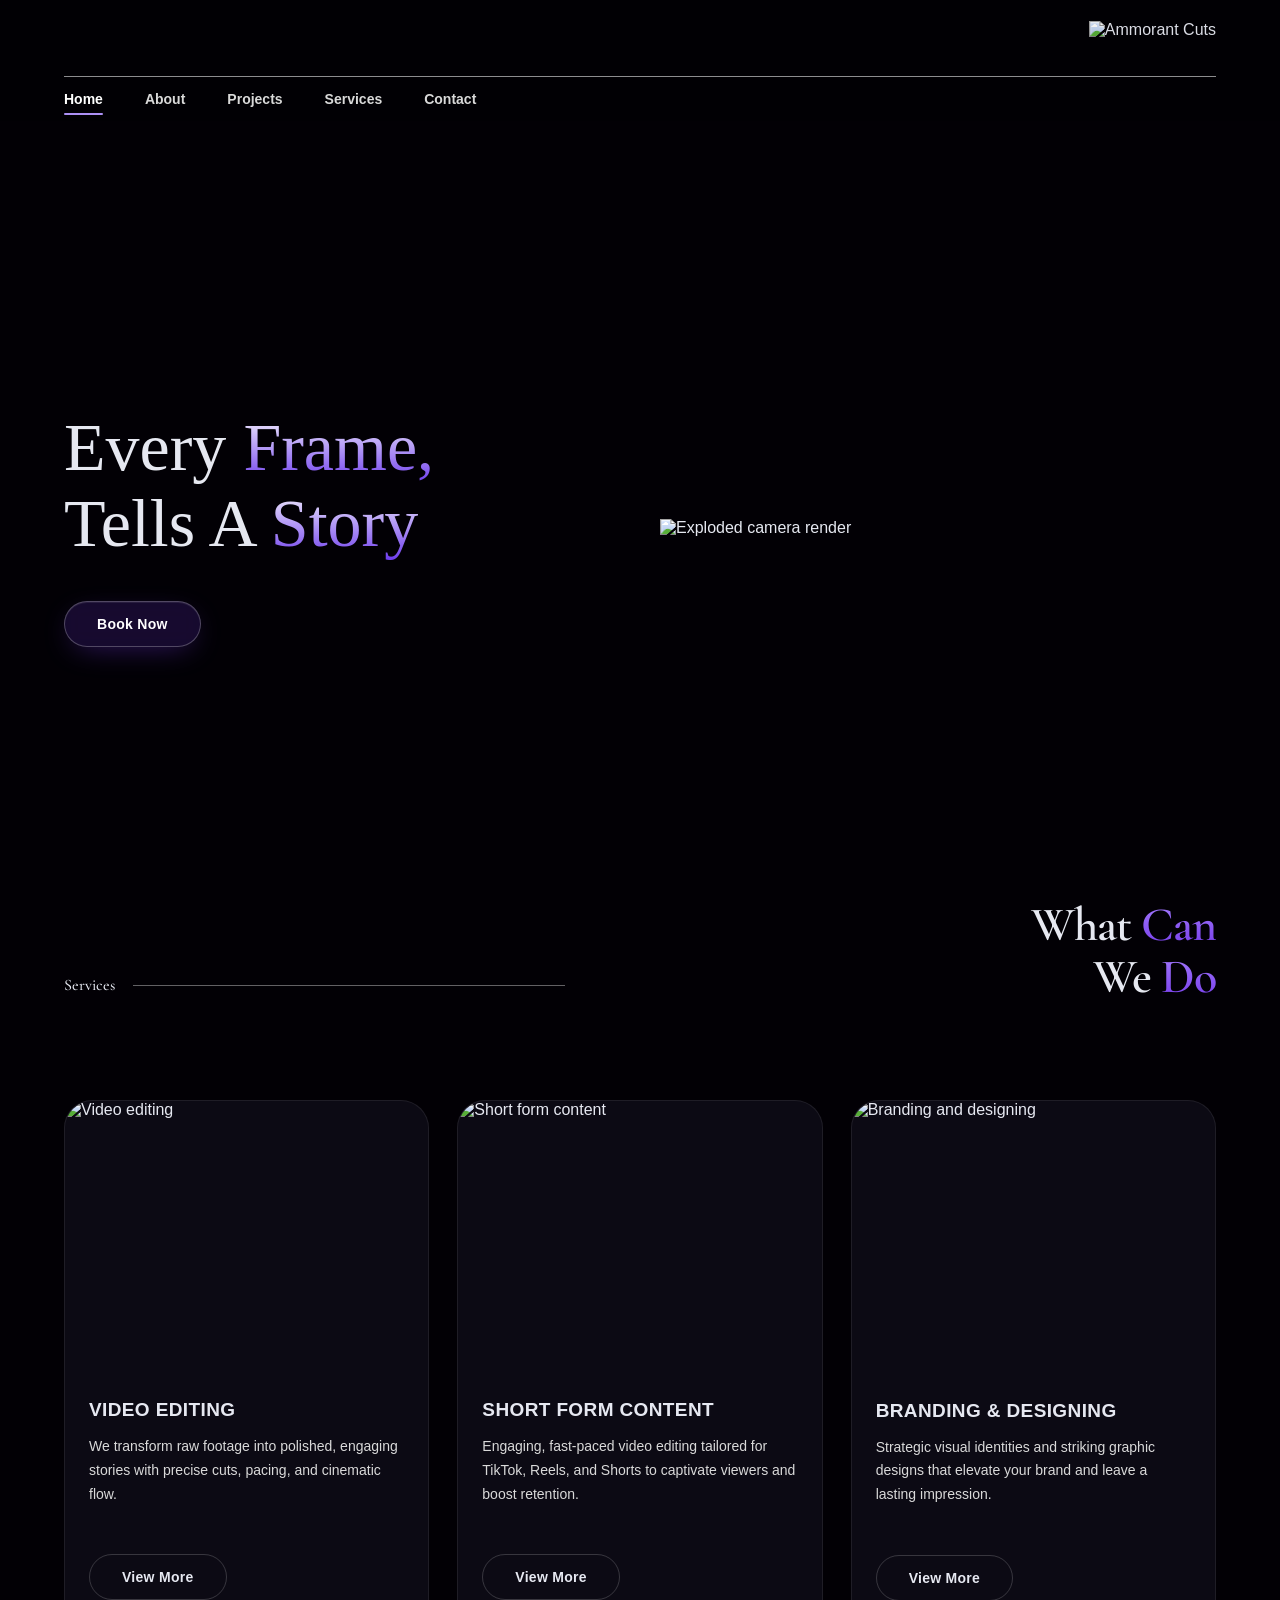
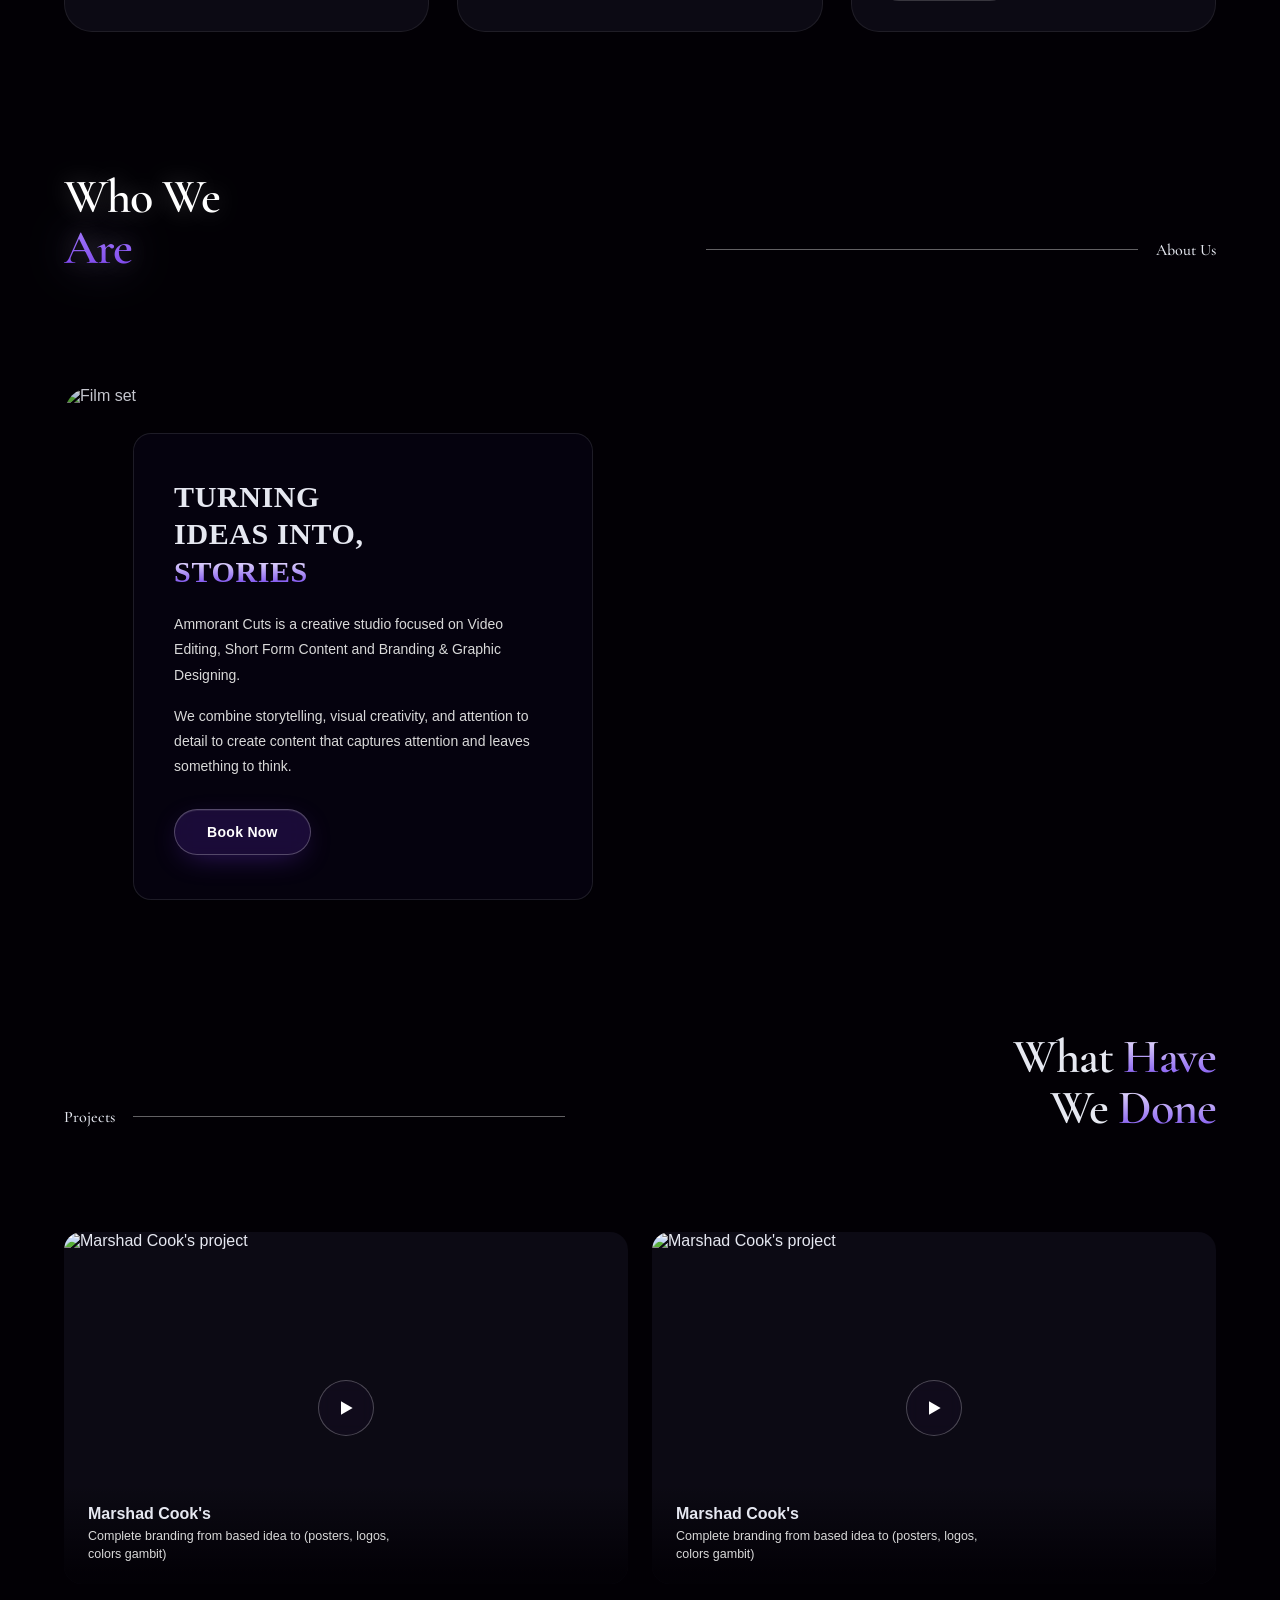
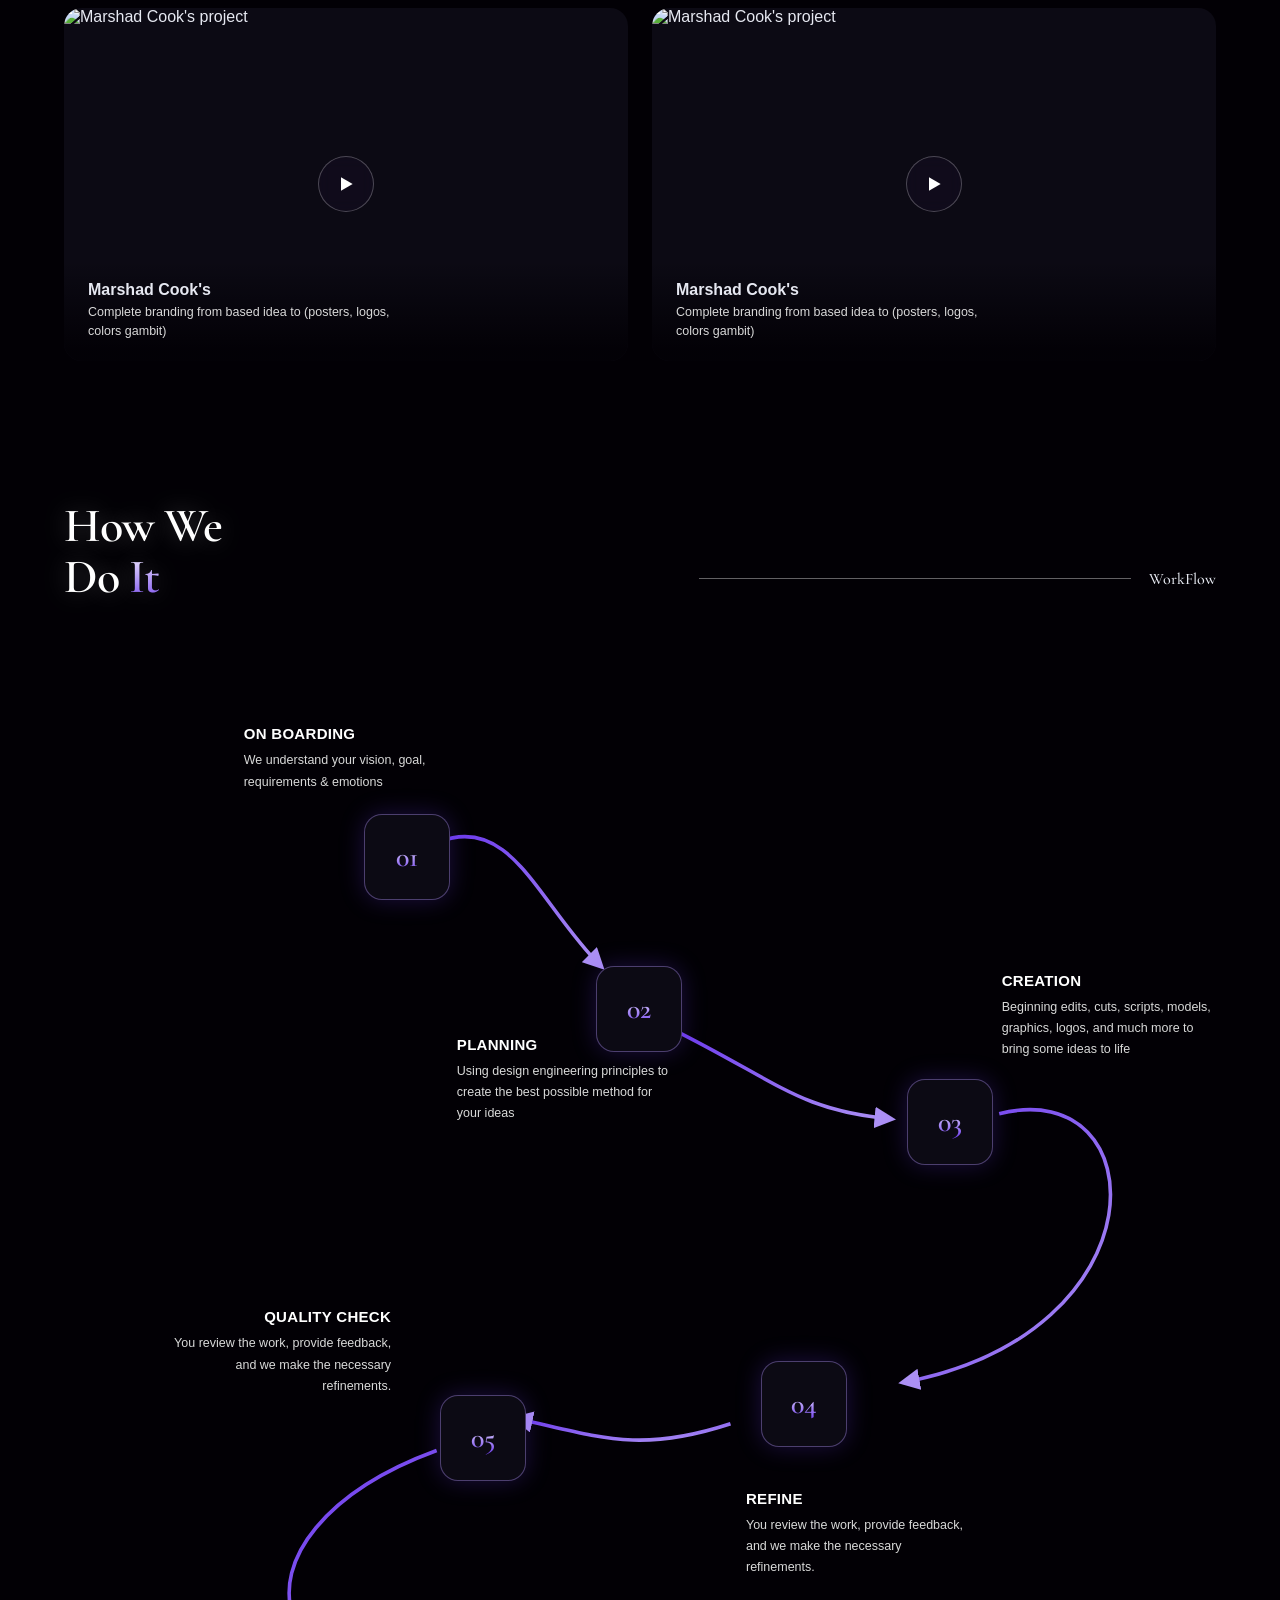
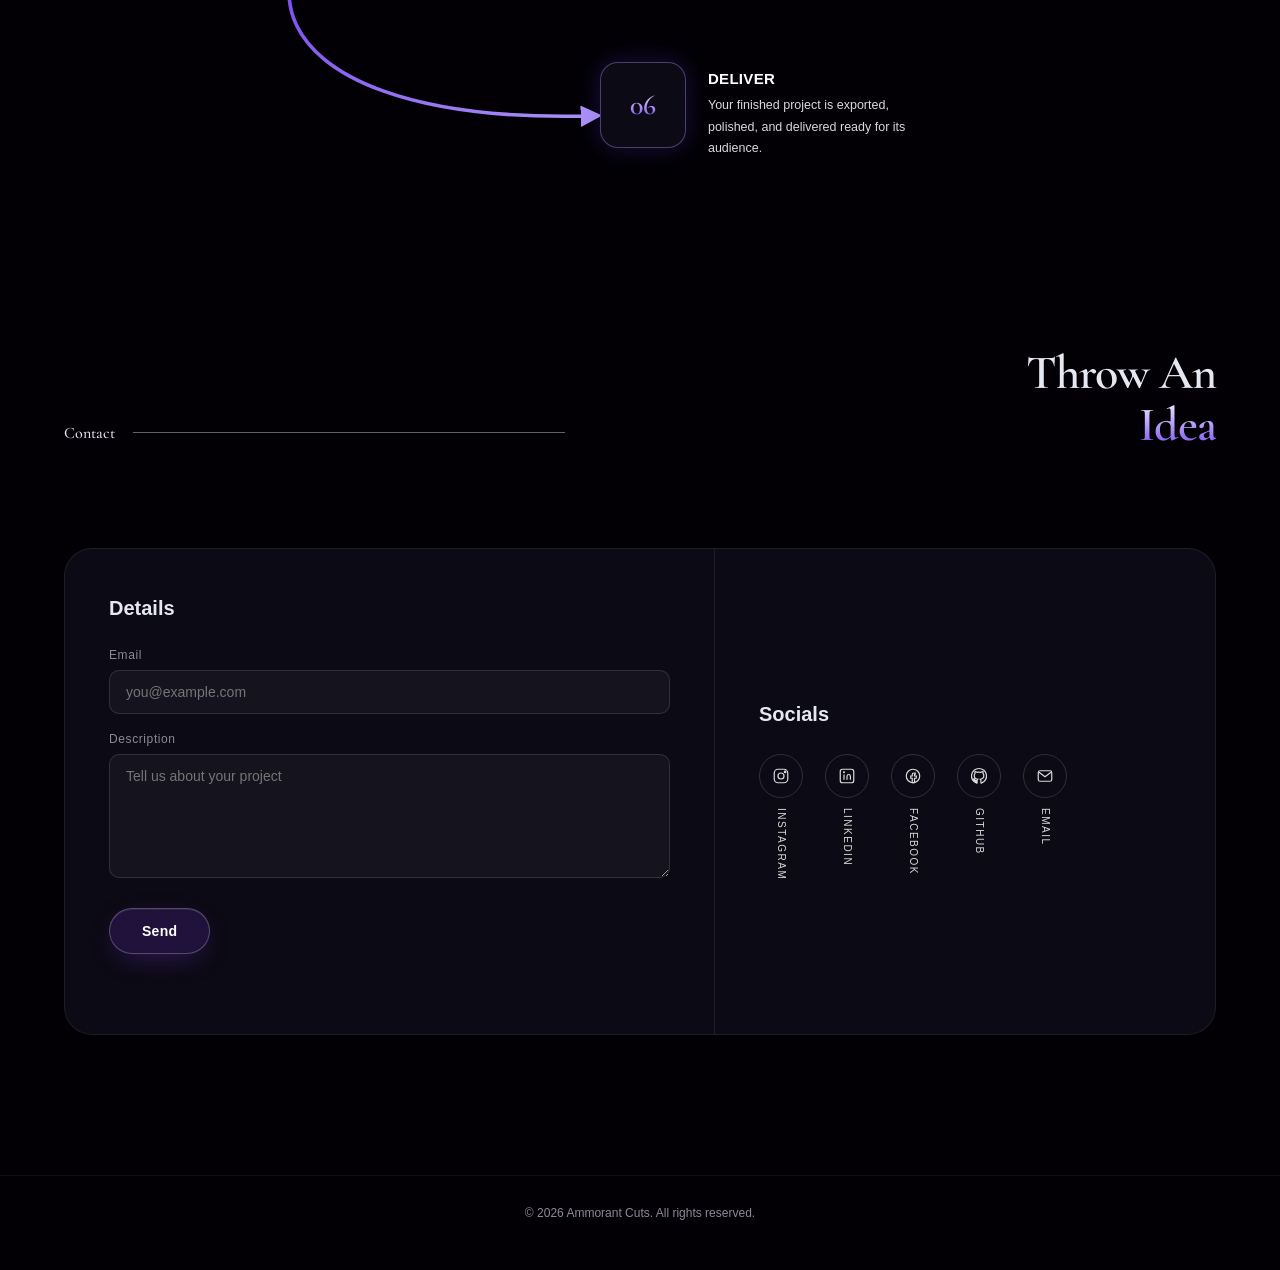
==== index.html @ 61565791 "Add files via upload" ====
<!DOCTYPE html>
<html lang="en">
<head>
<meta charset="UTF-8">
<meta name="viewport" content="width=device-width, initial-scale=1.0">
<title>Ammorant Cuts — Every Frame, Tells A Story</title>
<link rel="preconnect" href="https://fonts.googleapis.com">
<link rel="preconnect" href="https://fonts.gstatic.com" crossorigin>
<link href="https://fonts.googleapis.com/css2?family=Montserrat:wght@300;400;500;600;700;800&family=Cormorant+Garamond:wght@500;600&display=swap" rel="stylesheet">
<link rel="stylesheet" href="styles.css">
</head>
<body>

<!-- <div class="glow glow-top"></div> -->

<!-- NAV -->
<header class="nav">
  <div class="nav-inner">

    <!-- TOP: Logo -->
    <div class="logo">
      <img src="images/logo-mark-trimmed.png" alt="Ammorant Cuts" class="logo-mark">
    </div>

    <!-- MIDDLE: Horizontal line -->
    <div class="nav-divider"></div>

    <!-- BOTTOM: Navigation -->
    <nav class="nav-links">
      <a href="index.html" class="active">Home</a>
      <a href="#about">About</a>
      <a href="projects.html">Projects</a>
      <a href="services.html">Services</a>
      <a href="#contact">Contact</a>
    </nav>

  </div>
</header>

<!-- HERO -->
<section class="hero" id="home">
  <div class="hero-text">
    <h1>Every <span class="grad-text">Frame,</span><br>Tells A <span class="grad-text">Story</span></h1>
    <button class="btn btn-primary">Book Now</button>
  </div>
  <div class="hero-image">
    <img src="images/hero-camera.jpg" alt="Exploded camera render">
  </div>
</section>

<!-- SERVICES -->
<section class="services" id="services">

  <div class="services-header">

    <div class="section-label">
      <span>Services</span>
      <div class="rule"></div>
    </div>

    <h2 class="section-heading">
      What <span class="grad-text">Can</span><br>
      We <span class="grad-text">Do</span>
    </h2>

  </div>

  <div class="services-grid">
    <article class="service-card">
      <img src="images/service-video.jpg" alt="Video editing" class="service-img">
      <div class="service-body">
        <h3>Video Editing</h3>
        <p>We transform raw footage into polished, engaging stories with precise cuts, pacing, and cinematic flow.</p>
        <button class="btn btn-outline">View More</button>
      </div>
    </article>

    <article class="service-card">
      <img src="images/service-shortform.jpg" alt="Short form content" class="service-img">
      <div class="service-body">
        <h3>Short Form Content</h3>
        <p>Engaging, fast-paced video editing tailored for TikTok, Reels, and Shorts to captivate viewers and boost retention.</p>
        <button class="btn btn-outline">View More</button>
      </div>
    </article>

    <article class="service-card">
      <img src="images/service-branding.jpg" alt="Branding and designing" class="service-img">
      <div class="service-body">
        <h3>Branding &amp; Designing</h3>
        <p>Strategic visual identities and striking graphic designs that elevate your brand and leave a lasting impression.</p>
        <button class="btn btn-outline">View More</button>
      </div>
    </article>
  </div>
</section>

<!-- ABOUT -->
<section class="about" id="about">
<div class="about-header">
  <h2 class="about-heading">Who We<br><span class="grad-text">Are</span></h2>
  <div class="about-label">
    <div class="rule"></div>
    <span>About Us</span>
  </div>
</div>

  <div class="about-panel">
    <img src="images/about-set.jpg" alt="Film set" class="about-img">
    <div class="about-card">
      <h3>Turning<br>Ideas Into,<br><span class="grad-text">Stories</span></h3>
      <p>Ammorant Cuts is a creative studio focused on Video Editing, Short Form Content and Branding &amp; Graphic Designing.</p>
      <p>We combine storytelling, visual creativity, and attention to detail to create content that captures attention and leaves something to think.</p>
      <button class="btn btn-primary">Book Now</button>
    </div>
  </div>
</section>

<!-- PROJECTS -->
<section class="projects" id="projects">
  <div class="projects-header">
    <div class="section-label">
      <span>Projects</span>
      <div class="rule"></div>
    </div>
    <h2 class="section-heading right">What <span class="grad-text">Have</span><br>We <span class="grad-text">Done</span></h2>
  </div>

  <div class="projects-grid">
    <article class="project-card">
      <img src="images/project-thumb.jpg" alt="Marshad Cook's project">
      <button class="play-btn" aria-label="Play project video">
        <svg viewBox="0 0 24 24" width="20" height="20"><polygon points="6,4 20,12 6,20" fill="currentColor"/></svg>
      </button>
      <div class="project-info">
        <h4>Marshad Cook's</h4>
        <p>Complete branding from based idea to (posters, logos, colors gambit)</p>
      </div>
    </article>
    <article class="project-card">
      <img src="images/project-thumb.jpg" alt="Marshad Cook's project">
      <button class="play-btn" aria-label="Play project video">
        <svg viewBox="0 0 24 24" width="20" height="20"><polygon points="6,4 20,12 6,20" fill="currentColor"/></svg>
      </button>
      <div class="project-info">
        <h4>Marshad Cook's</h4>
        <p>Complete branding from based idea to (posters, logos, colors gambit)</p>
      </div>
    </article>
    <article class="project-card">
      <img src="images/project-thumb.jpg" alt="Marshad Cook's project">
      <button class="play-btn" aria-label="Play project video">
        <svg viewBox="0 0 24 24" width="20" height="20"><polygon points="6,4 20,12 6,20" fill="currentColor"/></svg>
      </button>
      <div class="project-info">
        <h4>Marshad Cook's</h4>
        <p>Complete branding from based idea to (posters, logos, colors gambit)</p>
      </div>
    </article>
    <article class="project-card">
      <img src="images/project-thumb.jpg" alt="Marshad Cook's project">
      <button class="play-btn" aria-label="Play project video">
        <svg viewBox="0 0 24 24" width="20" height="20"><polygon points="6,4 20,12 6,20" fill="currentColor"/></svg>
      </button>
      <div class="project-info">
        <h4>Marshad Cook's</h4>
        <p>Complete branding from based idea to (posters, logos, colors gambit)</p>
      </div>
    </article>
  </div>
</section>

<!-- WORKFLOW -->
<section class="workflow">
 <div class="workflow-header">
  <h2 class="workflow-heading">How We<br>Do <span class="grad-text">It</span></h2>
  <div class="workflow-label">
    <div class="rule"></div>
    <span>WorkFlow</span>
  </div>
</div>

  <div class="workflow-diagram">
  <svg class="workflow-path" viewBox="0 0 643 685" preserveAspectRatio="xMidYMid meet" aria-hidden="true">
    <defs>
      <linearGradient id="pathGrad" x1="0%" y1="0%" x2="100%" y2="100%">
        <stop offset="0%" stop-color="#6C3AED"/>
        <stop offset="100%" stop-color="#AC90F5"/>
      </linearGradient>
      <marker id="arrowhead" viewBox="0 0 10 10" refX="8" refY="5" markerWidth="6" markerHeight="6" orient="auto-start-reverse">
        <path d="M0,0 L10,5 L0,10 z" fill="#AC90F5"/>
      </marker>
    </defs>
    <path d="M210,70 C 250,55 265,105 300,140" fill="none" stroke="url(#pathGrad)" stroke-width="2" marker-end="url(#arrowhead)"/>
    <path d="M340,175 C 400,205 410,220 462,225" fill="none" stroke="url(#pathGrad)" stroke-width="2" marker-end="url(#arrowhead)"/>
    <path d="M522,222 C 610,200 615,345 468,372" fill="none" stroke="url(#pathGrad)" stroke-width="2" marker-end="url(#arrowhead)"/>
    <path d="M372,395 C 320,412 298,402 252,392" fill="none" stroke="url(#pathGrad)" stroke-width="2" marker-end="url(#arrowhead)"/>
    <path d="M208,410 C 85,455 88,565 298,558" fill="none" stroke="url(#pathGrad)" stroke-width="2" marker-end="url(#arrowhead)"/>
  </svg>

  <div class="wf-node wf-node-1"><span class="wf-num">01</span></div>
  <div class="wf-content wf-content-1">
    <h4>On Boarding</h4>
    <p>We understand your vision, goal, requirements &amp; emotions</p>
  </div>

  <div class="wf-node wf-node-2"><span class="wf-num">02</span></div>
  <div class="wf-content wf-content-2">
    <h4>Planning</h4>
    <p>Using design engineering principles to create the best possible method for your ideas</p>
  </div>

  <div class="wf-node wf-node-3"><span class="wf-num">03</span></div>
  <div class="wf-content wf-content-3">
    <h4>Creation</h4>
    <p>Beginning edits, cuts, scripts, models, graphics, logos, and much more to bring some ideas to life</p>
  </div>

  <div class="wf-node wf-node-4"><span class="wf-num">04</span></div>
  <div class="wf-content wf-content-4">
    <h4>Refine</h4>
    <p>You review the work, provide feedback, and we make the necessary refinements.</p>
  </div>

  <div class="wf-node wf-node-5"><span class="wf-num">05</span></div>
  <div class="wf-content wf-content-5">
    <h4>Quality Check</h4>
    <p>You review the work, provide feedback, and we make the necessary refinements.</p>
  </div>

  <div class="wf-node wf-node-6"><span class="wf-num">06</span></div>
  <div class="wf-content wf-content-6">
    <h4>Deliver</h4>
    <p>Your finished project is exported, polished, and delivered ready for its audience.</p>
  </div>
</div>
</section>

<!-- CONTACT -->
<!-- CONTACT -->
<section class="contact" id="contact">
  <div class="contact-header">
    <div class="section-label">
      <span>Contact</span>
      <div class="rule"></div>
    </div>

    <h2 class="section-heading right">
      Throw An<br><span class="grad-text">Idea</span>
    </h2>
  </div>

  <div class="contact-panel">

    <!-- CONTACT FORM -->
    <form
  id="contact-form"
  class="contact-form"
  action="https://formspree.io/f/xrpglaen"
  method="POST"
>
  <h3>Details</h3>

  <input
    type="hidden"
    name="subject"
    value="New Ammorant Cuts Website Inquiry"
  >

  <label for="email">Email</label>
  <input
    id="email"
    type="email"
    name="email"
    placeholder="you@example.com"
    required
  >

  <label for="description">Description</label>
  <textarea
    id="description"
    name="description"
    rows="6"
    placeholder="Tell us about your project"
    required
  ></textarea>

  <button
    id="contact-submit"
    type="submit"
    class="btn btn-primary"
  >
    Send
  </button>

  <p
    id="form-status"
    class="form-status"
    aria-live="polite"
  ></p>
</form>


    <!-- SOCIALS -->
    <div class="contact-socials">
      <h3>Socials</h3>

      <div class="social-list">

        <a href="#" aria-label="Instagram" class="social-item">
          <span class="social-icon">
            <svg viewBox="0 0 24 24" width="18" height="18"
                 fill="none" stroke="currentColor" stroke-width="1.6">
              <rect x="3" y="3" width="18" height="18" rx="5"/>
              <circle cx="12" cy="12" r="4"/>
              <circle cx="17.5" cy="6.5" r="1"/>
            </svg>
          </span>
          <span class="social-text">Instagram</span>
        </a>

        <a href="#" aria-label="LinkedIn" class="social-item">
          <span class="social-icon">
            <svg viewBox="0 0 24 24" width="18" height="18"
                 fill="none" stroke="currentColor" stroke-width="1.6">
              <rect x="3" y="3" width="18" height="18" rx="3"/>
              <line x1="8" y1="10" x2="8" y2="17"/>
              <circle cx="8" cy="7" r="0.6" fill="currentColor"/>
              <path d="M12 17v-4.5c0-1.5 1-2.5 2.4-2.5s2.1 1 2.1 2.5V17"/>
            </svg>
          </span>
          <span class="social-text">LinkedIn</span>
        </a>

        <a href="#" aria-label="Facebook" class="social-item">
          <span class="social-icon">
            <svg viewBox="0 0 24 24" width="18" height="18"
                 fill="none" stroke="currentColor" stroke-width="1.6">
              <path d="M15 8h-2a2 2 0 0 0-2 2v2H9v3h2v6h3v-6h2.2l.4-3H14v-1.6c0-.6.3-1 .9-1H15z"/>
              <circle cx="12" cy="12" r="9"/>
            </svg>
          </span>
          <span class="social-text">Facebook</span>
        </a>

        <a href="#" aria-label="GitHub" class="social-item">
          <span class="social-icon">
            <svg viewBox="0 0 24 24" width="18" height="18"
                 fill="none" stroke="currentColor" stroke-width="1.6">
              <path d="M12 2a10 10 0 0 0-3.16 19.49c.5.1.68-.22.68-.48v-1.7c-2.78.6-3.37-1.34-3.37-1.34-.46-1.16-1.11-1.47-1.11-1.47-.9-.62.07-.6.07-.6 1 .07 1.53 1.03 1.53 1.03.9 1.53 2.36 1.09 2.94.83.09-.65.35-1.09.63-1.34-2.22-.25-4.56-1.11-4.56-4.95 0-1.1.39-1.99 1.03-2.69-.1-.25-.45-1.27.1-2.65 0 0 .84-.27 2.75 1.03a9.4 9.4 0 0 1 5 0c1.91-1.3 2.75-1.03 2.75-1.03.55 1.38.2 2.4.1 2.65.64.7 1.03 1.59 1.03 2.69 0 3.85-2.34 4.7-4.57 4.94.36.31.68.92.68 1.85v2.74c0 .27.18.58.69.48A10 10 0 0 0 12 2z"/>
            </svg>
          </span>
          <span class="social-text">GitHub</span>
        </a>

        <a href="mailto:youremail@example.com" aria-label="Email" class="social-item">
          <span class="social-icon">
            <svg viewBox="0 0 24 24" width="18" height="18"
                 fill="none" stroke="currentColor" stroke-width="1.6">
              <rect x="3" y="5" width="18" height="14" rx="2.5"/>
              <path d="M4 7l8 6 8-6"/>
            </svg>
          </span>
          <span class="social-text">Email</span>
        </a>

      </div>
    </div>

  </div>
</section>

<footer class="footer">
  <p>© 2026 Ammorant Cuts. All rights reserved.</p>
</footer>
<script>
  const contactForm = document.getElementById('contact-form');
  const submitButton = document.getElementById('contact-submit');
  const formStatus = document.getElementById('form-status');

  contactForm.addEventListener('submit', async function (event) {
    event.preventDefault();

    submitButton.disabled = true;
    submitButton.textContent = 'Sending...';

    formStatus.textContent = '';
    formStatus.className = 'form-status';

    const formData = new FormData(contactForm);

    try {
      const response = await fetch(contactForm.action, {
        method: 'POST',
        body: formData,
        headers: {
          'Accept': 'application/json'
        }
      });

      if (response.ok) {
        formStatus.textContent = 'Message sent successfully!';
        formStatus.classList.add('success');

        contactForm.reset();
        submitButton.textContent = 'Sent!';

        setTimeout(() => {
          submitButton.disabled = false;
          submitButton.textContent = 'Send';
        }, 3000);

      } else {
        const data = await response.json();

        if (data.errors) {
          formStatus.textContent =
            data.errors.map(error => error.message).join(', ');
        } else {
          formStatus.textContent =
            'Something went wrong. Please try again.';
        }

        formStatus.classList.add('error');

        submitButton.disabled = false;
        submitButton.textContent = 'Send';
      }

    } catch (error) {
      formStatus.textContent =
        'Unable to send your message. Please try again.';
      
      formStatus.classList.add('error');

      submitButton.disabled = false;
      submitButton.textContent = 'Send';
    }
  });
</script>
</body>
</html>
---- styles.css ----
/* ===== Design tokens — extracted from Figma SVG export ===== */

@font-face {
  font-family: 'The Godfather';
  src: url('fonts/BebasNeue-Regular.ttf') format('truetype');
  font-weight: 400;
  font-style: normal;
  font-display: swap;
}
@font-face {
  font-family: 'Barlow';
  src: url('fonts/Barlow-ExtraLight.ttf') format('truetype');
  font-weight: 200;
  font-style: normal;
  font-display: swap;
}

:root {
  --bg: #020005;
  --purple: #6C3AED;
  --purple-2: #793AED;
  --purple-light: #AC90F5;
  --text: #E6E8F1;
  --text-dim: #D9D9D9;
  --text-muted: #8b8a97;
  --card-bg: #0c0a14;
  --card-border: rgba(255,255,255,0.08);
  --radius-lg: 28px;
  --radius-md: 18px;
  --font-body: 'Barlow', sans-serif;
  --font-display: 'The Godfather', serif;
}

* { box-sizing: border-box; margin: 0; padding: 0; }

html { scroll-behavior: smooth; }

body {
  background: var(--bg);
  color: var(--text);
  font-family: var(--font-body);
  overflow-x: hidden;
  position: relative;
}

a { text-decoration: none; color: inherit; }
button { font-family: inherit; cursor: pointer; border: none; }
img { display: block; max-width: 100%; }

/* ambient glow */
.glow {
  position: absolute;
  border-radius: 50%;
  filter: blur(120px);
  pointer-events: none;
  z-index: 0;
}
.glow-top {
  width: 700px; height: 500px;
  top: -200px; left: 50%;
  transform: translateX(-50%);
  background: radial-gradient(circle, rgba(108,58,237,0.35), transparent 70%);
}

.grad-text {
  background: linear-gradient(180deg, #FFFFFF 0%, var(--purple-light) 56%, var(--purple) 100%);
  -webkit-background-clip: text;
  background-clip: text;
  color: transparent;
}

.btn {
  padding: 14px 32px;
  border-radius: 999px;
  font-size: 14px;
  font-weight: 600;
  letter-spacing: 0.02em;
  transition: transform 0.2s ease, box-shadow 0.2s ease, background 0.2s ease;
}
.btn-primary {
  background: rgba(121, 58, 237, 0.18);
  color: #fff;

  border: 1px solid rgba(255, 255, 255, 0.25);

  backdrop-filter: blur(12px);
  -webkit-backdrop-filter: blur(12px);

  box-shadow:
    0 8px 30px -10px rgba(121, 58, 237, 0.45),
    inset 0 1px 0 rgba(255, 255, 255, 0.08);

  transition:
    transform 0.2s ease,
    box-shadow 0.2s ease,
    background 0.2s ease,
    border-color 0.2s ease;
}
.btn-primary:hover {
  transform: translateY(-2px);

  background: rgba(121, 58, 237, 0.28);
  border-color: rgba(255, 255, 255, 0.4);

  box-shadow:
    0 12px 36px -8px rgba(121, 58, 237, 0.65),
    inset 0 1px 0 rgba(255, 255, 255, 0.12);
}
.btn-outline {
  background: transparent;
  color: var(--text);
  border: 1px solid rgba(255,255,255,0.18);
}
.btn-outline:hover { border-color: var(--purple-light); color: var(--purple-light); }

/* ===== Section scaffolding ===== */
section {
  position: relative;
  max-width: 1280px;
  margin: 0 auto;
  padding: 0 5vw;
  z-index: 1;
}

.section-label {
  display: flex;
  align-items: center;
  gap: 20px;
  margin: 140px 0 24px;
  font-size: 13px;
  letter-spacing: 0.08em;
  color: var(--text-muted);
}
.section-label .rule {
  flex: 1;
  height: 1px;
  background: linear-gradient(90deg, rgba(255,255,255,0.25), transparent);
}
.section-label .label-right { margin-left: auto; }

.section-heading {
  font-size: clamp(32px, 4.2vw, 52px);
  font-weight: 600;
  line-height: 1.15;
  margin-bottom: 60px;
}
.section-heading.right { text-align: right; }

/* ===== Nav ===== */
/* ===== Nav ===== */
.nav {
  position: sticky;
  top: 0;
  z-index: 50;
  background: rgba(2, 0, 5, 0.92);
  backdrop-filter: blur(14px);
}

.nav-inner {
  max-width: 1280px;
  margin: 0 auto;
  padding: 18px 5vw 14px;

  display: flex;
  flex-direction: column;
}

/* ===== Top Layer: Logo ===== */
.logo {
  width: 100%;
  display: flex;
  justify-content: flex-end;
  align-items: center;
  min-height: 58px;
}

.logo-mark {
  height: 52px;
  width: auto;
  opacity: 0.95;
}

/* ===== Middle Layer: Divider ===== */
.nav-divider {
  width: 100%;
  height: 1px;
  background: rgba(255, 255, 255, 0.55);
}

/* ===== Bottom Layer: Navigation ===== */
.nav-links {
  display: flex;
  align-items: center;
  justify-content: flex-start;

  gap: 42px;
  padding-top: 14px;

  font-size: 14px;
  font-weight: 600;
  color: var(--text-dim);
}

.nav-links a {
  position: relative;
  transition: color 0.2s ease;
}

.nav-links a:hover,
.nav-links a.active {
  color: #fff;
}

.nav-links a.active::after {
  content: "";
  position: absolute;

  left: 0;
  right: 0;
  bottom: -8px;

  height: 2px;

  background: var(--purple-light);
  border-radius: 2px;
}

/* ===== Hero ===== */
.hero-text h1,
.section-heading,
.about-card h3 {
  font-family: var(--font-display);
  font-weight: 400;
}

.hero {
  display: flex;
  align-items: center;
  justify-content: space-between;
  gap: 40px;
  min-height: 86vh;
  padding-top: 40px;
  flex-wrap: wrap;
}
.hero-text h1 {
  font-size: clamp(40px, 6vw, 68px);
  font-weight: 400;
  line-height: 1.12;
  margin-bottom: 40px;
}
.hero-image { flex: 1; min-width: 320px; max-width: 620px; }
.hero-image img {
  width: 100%;
 /* filter: drop-shadow(0 30px 60px rgba(108,58,237,0.35)); */
}
.hero-text { flex: 1; min-width: 320px; }

/* ===== Services ===== */
.services-grid {
  display: grid;
  grid-template-columns: repeat(3, 1fr);
  gap: 28px;
}
.service-card {
  background: var(--card-bg);
  border: 1px solid var(--card-border);
  border-radius: var(--radius-lg);
  overflow: hidden;
  transition: transform 0.25s ease, border-color 0.25s ease;
}
.service-card:hover { transform: translateY(-6px); border-color: rgba(172,144,245,0.35); }
.service-img { width: 100%; aspect-ratio: 4/3; object-fit: cover; }
.service-body { padding: 26px 24px 30px; }
.service-body h3 {
  font-size: 19px;
  font-weight: 700;
  letter-spacing: 0.02em;
  text-transform: uppercase;
  margin-bottom: 14px;
}
.service-body p {
  font-size: 14px;
  line-height: 1.7;
  color: var(--text-dim);
  margin-bottom: 24px;
  min-height: 95px;
}
/* ===== Services Header — Figma Match ===== */

.services-header {
  position: relative;
  height: 205px;
}

/* Services label */

.services-header .section-label {
  position: absolute;

  left: 0;
  top: 80px;

  display: flex;
  align-items: center;

  gap: 18px;

  margin: 0;

  font-family: 'Cormorant Garamond', serif;
  font-size: 16px;
  font-weight: 500;

  letter-spacing: 0;
  color: #e6e8f1;
}

/* Horizontal line */

.services-header .section-label .rule {
  width: 432px;
  height: 1px;

  flex: none;

  background: rgba(255, 255, 255, 0.38);
}

/* Main heading */

.services-header .section-heading {
  position: absolute;

  top: 5px;
  right: 0;

  margin: 0;

  font-family: 'Cormorant Garamond', serif;
  font-size: 48px;
  font-weight: 600;

  line-height: 1.08;
  letter-spacing: -0.02em;

  text-align: right;
}

/* Purple words */

.services-header .grad-text {
  background: linear-gradient(
    180deg,
    #a982ff 0%,
    #7135e8 100%
  );

  -webkit-background-clip: text;
  background-clip: text;

  -webkit-text-fill-color: transparent;
  color: transparent;
}

/* ===== About ===== */
.about-panel {
  position: relative;
  border-radius: var(--radius-lg);
  overflow: hidden;
  min-height: 560px;
  display: flex;
  align-items: center;
}
.about-img {
  position: absolute;
  inset: 0;
  width: 100%;
  height: 100%;
  object-fit: cover;
  filter: brightness(0.85);
}
.about-card {
  position: relative;
  z-index: 2;
  margin-left: 6%;
  max-width: 460px;
  background: rgba(8,4,18,0.72);
  backdrop-filter: blur(18px);
  border: 1px solid rgba(255,255,255,0.1);
  border-radius: var(--radius-md);
  padding: 44px 40px;
}
.about-card h3 {
  font-size: 30px;
  font-weight: 700;
  text-transform: uppercase;
  line-height: 1.25;
  margin-bottom: 22px;
  letter-spacing: 0.02em;
}
.about-card p {
  font-size: 14px;
  line-height: 1.8;
  color: var(--text-dim);
  margin-bottom: 16px;
}
.about-card .btn { margin-top: 14px; }
/* ===== About Header — Figma Match ===== */
.about-header {
  position: relative;
  height: 175px;
  margin: 140px 0 40px;
}

.about-heading {
  position: absolute;
  top: 0;
  left: 0;
  margin: 0;
  font-family: 'Cormorant Garamond', serif;
  font-size: 48px;
  font-weight: 600;
  line-height: 1.08;
  letter-spacing: -0.02em;
  color: #fff;
  text-shadow: 0 0 24px rgba(255,255,255,0.25);
}

.about-heading .grad-text {
  background: linear-gradient(180deg, #a982ff 0%, #7135e8 100%);
  -webkit-background-clip: text;
  background-clip: text;
  -webkit-text-fill-color: transparent;
  color: transparent;
  filter: drop-shadow(0 0 24px rgba(172,144,245,0.45));
}

.about-label {
  position: absolute;
  right: 0;
  top: 68px;
  display: flex;
  align-items: center;
  gap: 18px;
}

.about-label .rule {
  width: 432px;
  height: 1px;
  background: rgba(255,255,255,0.38);
}

.about-label span {
  font-family: 'Cormorant Garamond', serif;
  font-size: 16px;
  font-weight: 500;
  color: #e6e8f1;
  white-space: nowrap;
}

/* ===== Projects ===== */
.projects-grid {
  display: grid;
  grid-template-columns: repeat(2, 1fr);
  gap: 24px;
}
.project-card {
  position: relative;
  border-radius: var(--radius-md);
  overflow: hidden;
  background: var(--card-bg);
}
.project-card img { width: 100%; aspect-ratio: 16/10; object-fit: cover; transition: transform 0.4s ease; }
.project-card:hover img { transform: scale(1.05); }
.play-btn {
  position: absolute;
  top: 50%; left: 50%;
  transform: translate(-50%, -50%);
  width: 56px; height: 56px;
  border-radius: 50%;
  background: rgba(20,14,34,0.55);
  backdrop-filter: blur(6px);
  border: 1px solid rgba(255,255,255,0.25);
  color: #fff;
  display: flex; align-items: center; justify-content: center;
  transition: background 0.2s ease, transform 0.2s ease;
}
.play-btn:hover { background: var(--purple-2); transform: translate(-50%, -50%) scale(1.08); }
.project-info {
  position: absolute;
  left: 0; right: 0; bottom: 0;
  padding: 20px 24px;
  background: linear-gradient(0deg, rgba(2,0,5,0.92) 10%, transparent 100%);
}
.project-info h4 { font-size: 16px; font-weight: 700; margin-bottom: 4px; }
.project-info p { font-size: 12.5px; color: var(--text-dim); line-height: 1.5; max-width: 320px; }

/* ===== Projects Header — Figma Match ===== */
.projects-header {
  position: relative;
  height: 205px;
  margin-top: 80px;
}

.projects-header .section-label {
  position: absolute;
  left: 0;
  top: 80px;
  display: flex;
  align-items: center;
  gap: 18px;
  margin: 0;
  font-family: 'Cormorant Garamond', serif;
  font-size: 16px;
  font-weight: 500;
  letter-spacing: 0;
  color: #e6e8f1;
}

.projects-header .section-label .rule {
  width: 432px;
  height: 1px;
  flex: none;
  background: rgba(255,255,255,0.38);
}

.projects-header .section-heading {
  position: absolute;
  top: 5px;
  right: 0;
  margin: 0;
  font-family: 'Cormorant Garamond', serif;
  font-size: 48px;
  font-weight: 600;
  line-height: 1.08;
  letter-spacing: -0.02em;
  text-align: right;
}

/* ===== Workflow ===== */
.workflow-diagram {
  position: relative;
  width: 100%;
  aspect-ratio: 643 / 685;
}
.workflow-path { position: absolute; inset: 0; width: 100%; height: 100%; }

.wf-node {
  position: absolute;
  width: 86px;
  height: 86px;
  border-radius: 18px;
  border: 1.5px solid rgba(172,144,245,0.4);
  background: var(--card-bg);
  display: flex;
  align-items: center;
  justify-content: center;
  box-shadow: 0 0 24px rgba(108,58,237,0.25);
}
.wf-num {
  font-family: 'Cormorant Garamond', serif;
  font-size: 28px;
  font-weight: 600;
  background: linear-gradient(180deg, #FFFFFF 0%, var(--purple-light) 56%, var(--purple) 100%);
  -webkit-background-clip: text;
  background-clip: text;
  color: transparent;
}

.wf-content { position: absolute; width: 220px; }
.wf-content h4 { font-size: 15px; font-weight: 700; text-transform: uppercase; margin-bottom: 8px; letter-spacing: 0.02em; color: #fff; }
.wf-content p { font-size: 12.5px; line-height: 1.7; color: var(--text-dim); }

/* Node positions — % of container, matched to Figma layout */
.wf-node-1 { left: 26%;   top: 8%; }
.wf-node-2 { left: 46.2%; top: 20.4%; }
.wf-node-3 { left: 73.2%; top: 29.6%; }
.wf-node-4 { left: 60.5%; top: 52.6%; }
.wf-node-5 { left: 32.6%; top: 55.4%; }
.wf-node-6 { left: 46.5%; top: 77.1%; }

/* Content positions */
.wf-content-1 { left: 15.6%; top: 0.8%; }
.wf-content-2 { left: 34.1%; top: 26.1%; }
.wf-content-3 { left: 81.4%; top: 20.9%; }
.wf-content-4 { left: 59.2%; top: 63.1%; }
.wf-content-5 { left: 9.3%; top: 48.3%; text-align: right; }
.wf-content-6 { left: 55.9%; top: 77.8%; }

/* ===== Workflow Header — same layout as About Us ===== */
.workflow-header {
  position: relative;
  height: 175px;
  margin: 140px 0 40px;
}

.workflow-heading {
  position: absolute;
  top: 0;
  left: 0;
  margin: 0;
  font-family: 'Cormorant Garamond', serif;
  font-size: 48px;
  font-weight: 600;
  line-height: 1.08;
  letter-spacing: -0.02em;
  color: #fff;
  text-shadow: 0 0 24px rgba(255,255,255,0.25);
}

.workflow-label {
  position: absolute;
  right: 0;
  top: 68px;
  display: flex;
  align-items: center;
  gap: 18px;
}

.workflow-label .rule {
  width: 432px;
  height: 1px;
  background: rgba(255,255,255,0.38);
}

.workflow-label span {
  font-family: 'Cormorant Garamond', serif;
  font-size: 16px;
  font-weight: 500;
  color: #e6e8f1;
  white-space: nowrap;
}

/* ===== Contact ===== */
.contact-panel {
  display: grid;
  grid-template-columns: 1.3fr 1fr;
  gap: 0;
  background: var(--card-bg);
  border: 1px solid var(--card-border);
  border-radius: var(--radius-lg);
  overflow: hidden;
  margin-bottom: 140px;
}
.contact-form, .contact-socials {
  padding: 48px 44px;
}
.contact-form { border-right: 1px solid var(--card-border); }
.contact-form h3, .contact-socials h3 {
  font-size: 20px;
  font-weight: 700;
  margin-bottom: 28px;
}
.contact-form label {
  display: block;
  font-size: 12px;
  color: var(--text-muted);
  letter-spacing: 0.05em;
  margin-bottom: 8px;
  margin-top: 18px;
}
.contact-form label:first-of-type { margin-top: 0; }
.contact-form input, .contact-form textarea {
  width: 100%;
  background: rgba(255,255,255,0.04);
  border: 1px solid rgba(255,255,255,0.12);
  border-radius: 10px;
  padding: 13px 16px;
  color: var(--text);
  font-family: inherit;
  font-size: 14px;
  resize: vertical;
}
.contact-form input:focus, .contact-form textarea:focus {
  outline: none;
  border-color: var(--purple-light);
}
.contact-form .btn { margin-top: 26px; }

.contact-socials { display: flex; flex-direction: column; justify-content: center; }
.social-list { display: flex; gap: 22px; flex-wrap: wrap; }
.social-item {
  display: flex;
  flex-direction: column;
  align-items: center;
  gap: 10px;
  color: var(--text-dim);
  transition: color 0.2s ease, transform 0.2s ease;
}
.social-item:hover { color: var(--purple-light); transform: translateY(-3px); }
.social-icon {
  width: 44px; height: 44px;
  border-radius: 50%;
  border: 1px solid rgba(255,255,255,0.15);
  display: flex; align-items: center; justify-content: center;
}
.social-text {
  font-size: 10px;
  letter-spacing: 0.15em;
  writing-mode: vertical-rl;
  text-transform: uppercase;
}
/* ===== Contact Header — Figma Match ===== */
.contact-header {
  position: relative;
  height: 205px;
}

.contact-header .section-label {
  position: absolute;
  left: 0;
  top: 80px;
  display: flex;
  align-items: center;
  gap: 18px;
  margin: 0;
  font-family: 'Cormorant Garamond', serif;
  font-size: 16px;
  font-weight: 500;
  letter-spacing: 0;
  color: #e6e8f1;
}

.contact-header .section-label .rule {
  width: 432px;
  height: 1px;
  flex: none;
  background: rgba(255,255,255,0.38);
}

.contact-header .section-heading {
  position: absolute;
  top: 5px;
  right: 0;
  margin: 0;
  font-family: 'Cormorant Garamond', serif;
  font-size: 48px;
  font-weight: 600;
  line-height: 1.08;
  letter-spacing: -0.02em;
  text-align: right;
}
/* ===== Contact Form Status ===== */

.form-status {
  margin: 12px 0 0;
  min-height: 20px;
  font-size: 14px;
  font-family: var(--font-body);
  transition: opacity 0.3s ease;
}

.form-status.success {
  color: #AC90F5;
}

.form-status.error {
  color: #ff6b6b;
}

#contact-submit:disabled {
  opacity: 0.6;
  cursor: not-allowed;
}

.footer {
  text-align: center;
  padding: 30px 5vw 50px;
  font-size: 12px;
  color: var(--text-muted);
  border-top: 1px solid rgba(255,255,255,0.06);
}

/* ===== Responsive ===== */
@media (max-width: 900px) {
  .nav-links { display: none; }
  .services-grid { grid-template-columns: 1fr; }
  .projects-grid { grid-template-columns: 1fr; }
  .about-card { margin: 24px; max-width: none; }
  .about-panel { min-height: auto; flex-direction: column; padding: 24px 0; }
  .about-img { position: relative; height: 260px; border-radius: var(--radius-md); }
  .contact-panel { grid-template-columns: 1fr; }
  .contact-form { border-right: none; border-bottom: 1px solid var(--card-border); }
  .section-heading.right { text-align: left; }
.workflow-diagram { aspect-ratio: auto; display: flex; flex-direction: column; gap: 12px; }
.workflow-path { display: none; }
.wf-node, .wf-content { position: static; width: auto; }
.wf-content { margin-bottom: 28px; }
  .about-header { position: static; height: auto; margin: 60px 0 24px; }
.about-heading { position: static; margin-bottom: 16px; }
.about-label { position: static; }
.about-label .rule { width: 100%; }
.projects-header { position: static; height: auto; }
.projects-header .section-label { position: static; margin-bottom: 20px; }
.projects-header .section-label .rule { width: 100%; }
.projects-header .section-heading { position: static; text-align: left; }
.workflow-header { position: static; height: auto; margin: 60px 0 24px; }
.workflow-heading { position: static; margin-bottom: 16px; }
.workflow-label { position: static; }
.workflow-label .rule { width: 100%; }
.contact-header { position: static; height: auto; }
.contact-header .section-label { position: static; margin-bottom: 20px; }
.contact-header .section-label .rule { width: 100%; }
.contact-header .section-heading { position: static; text-align: left; }
}
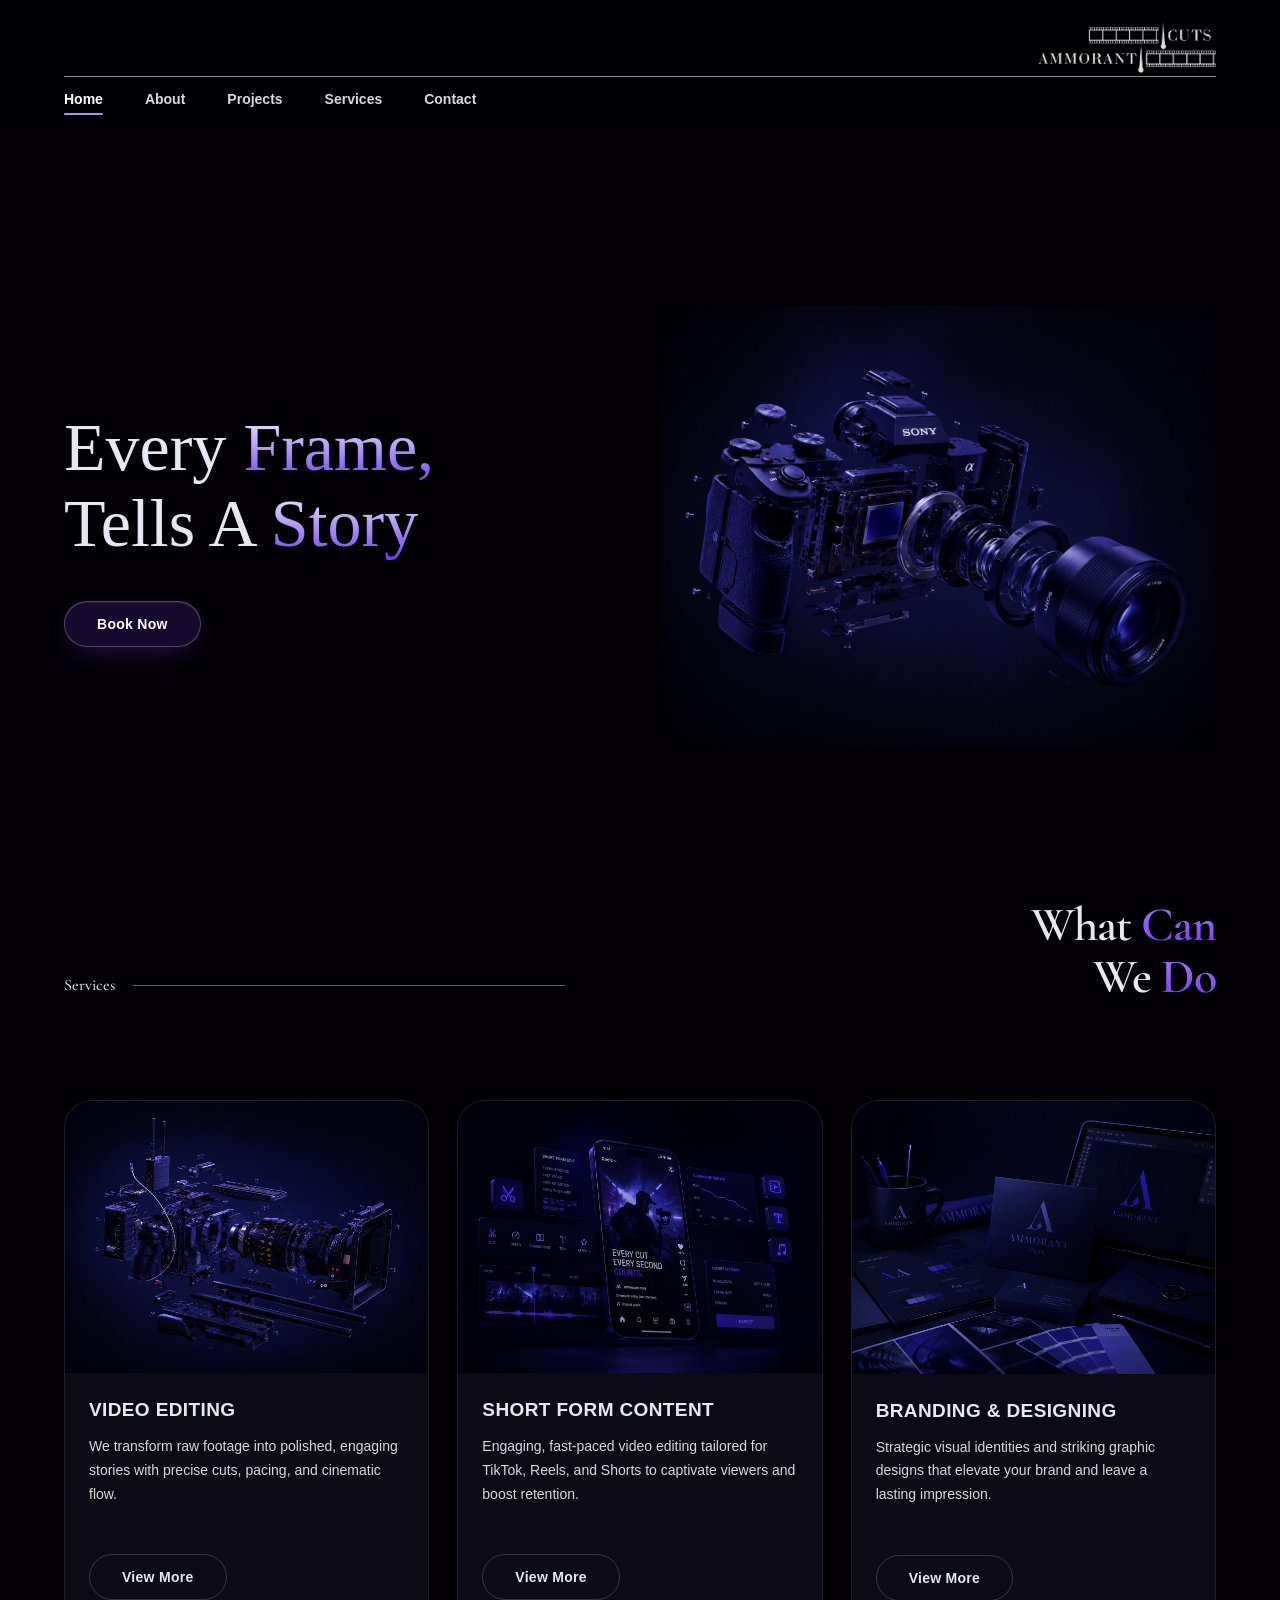
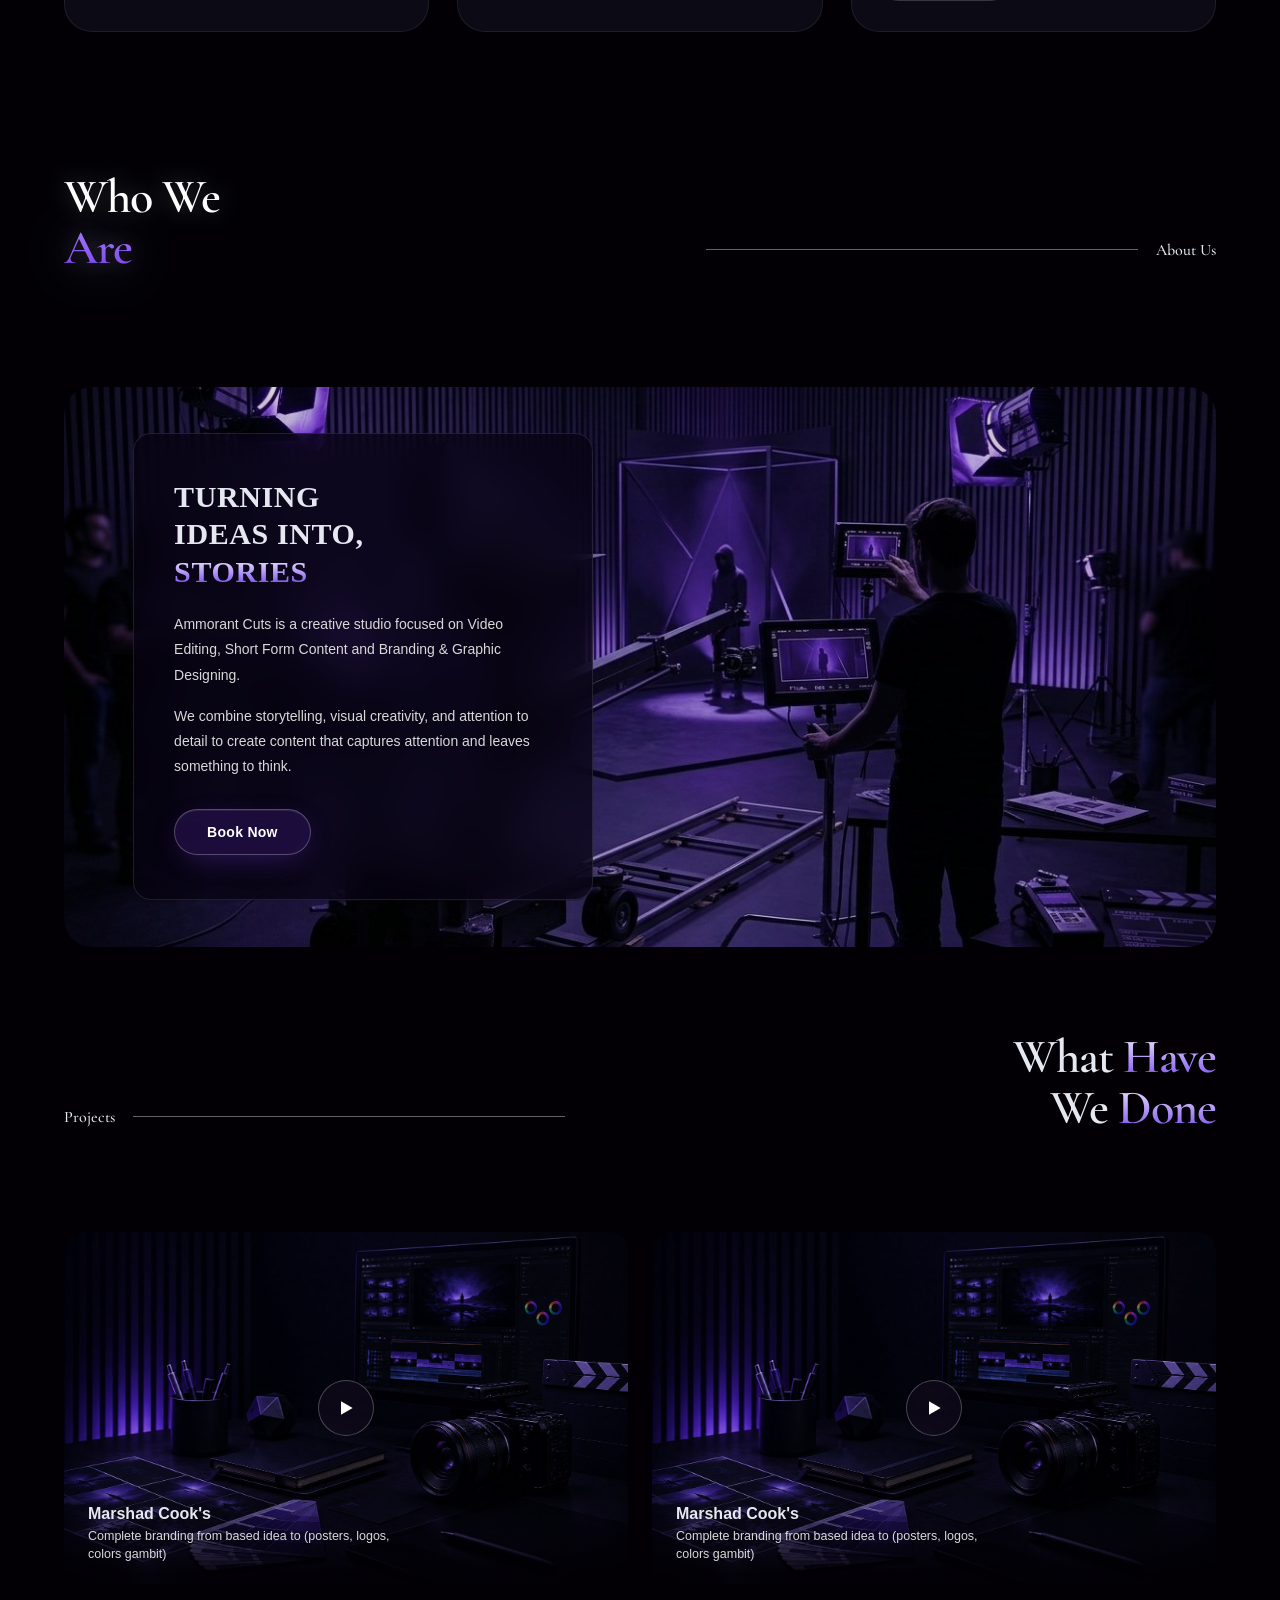
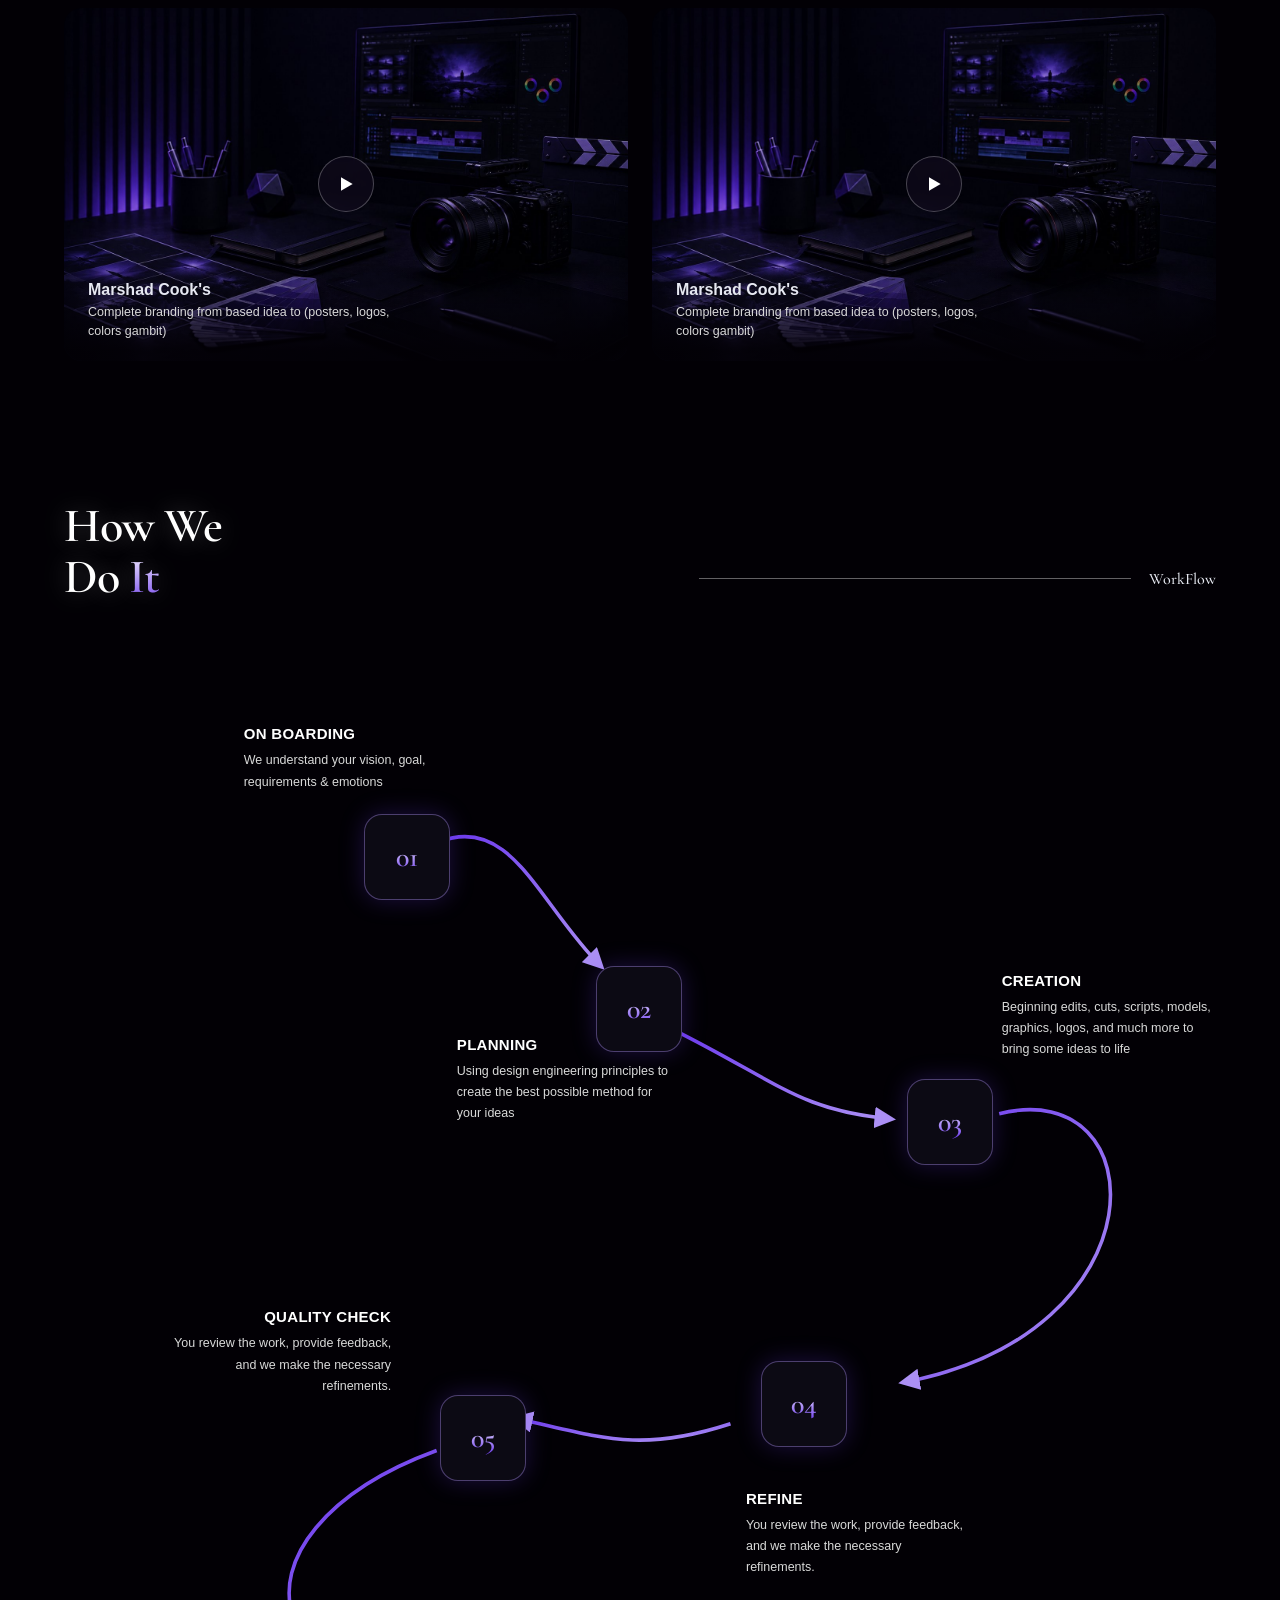
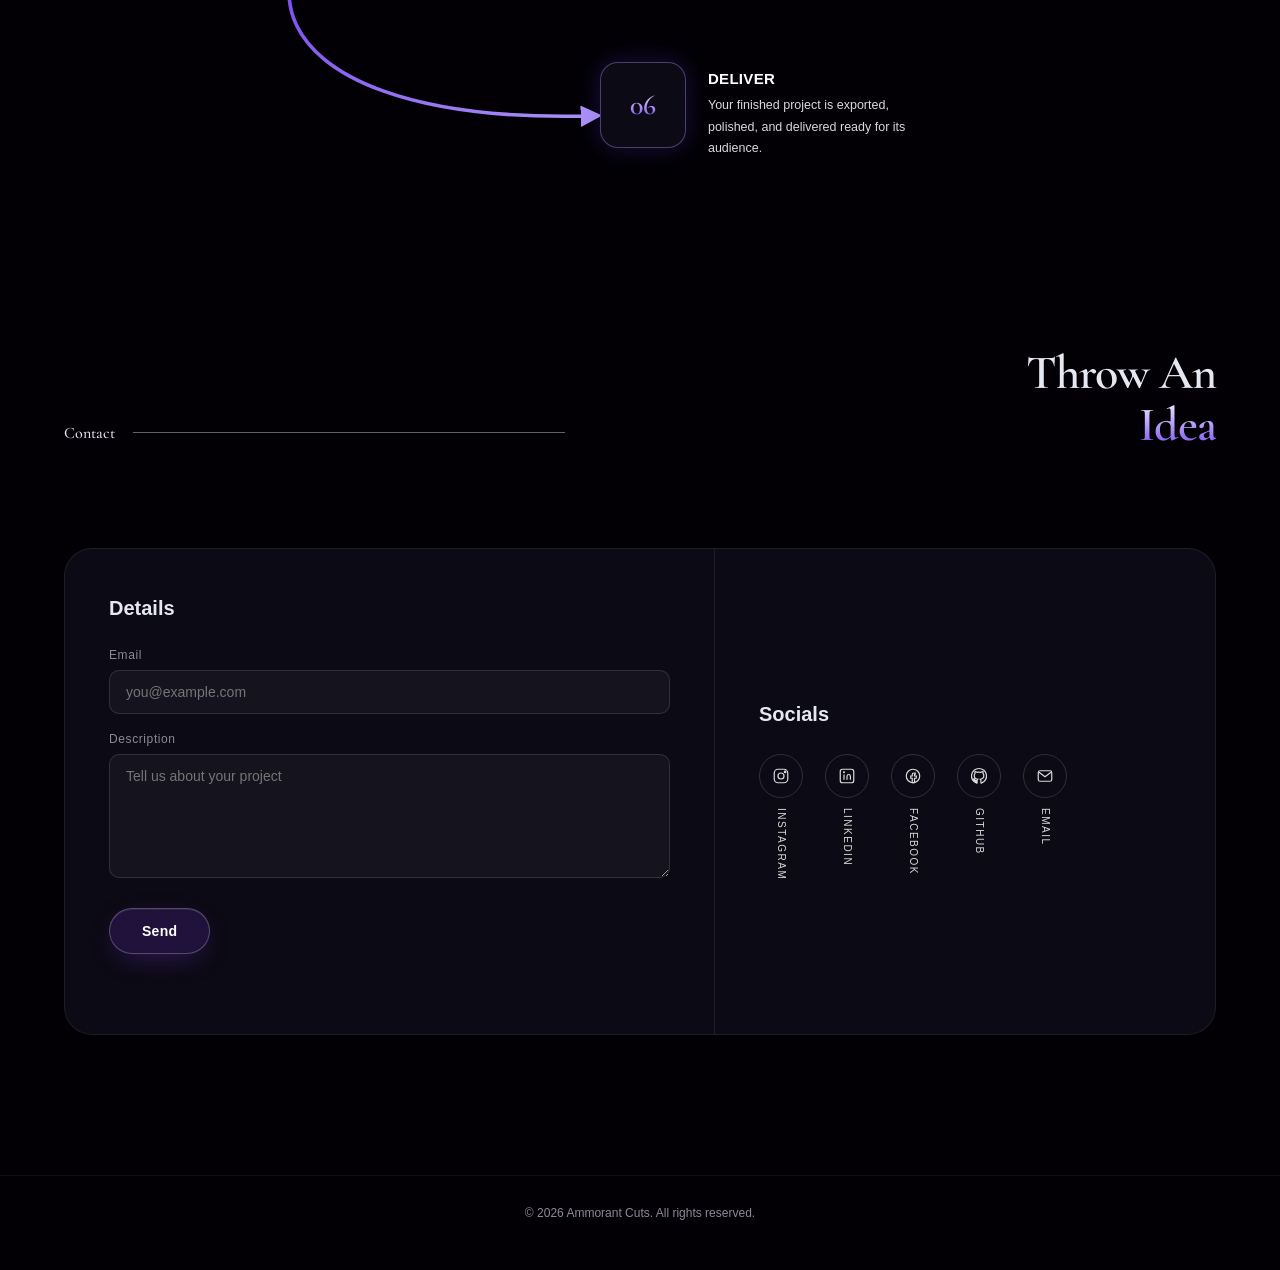
==== commit 1ba9a77e: "Fix Instagram link in social list Updated Instagram link to point to the correct URL." ====
--- a/index.html
+++ b/index.html
@@ -307,7 +307,7 @@
 
       <div class="social-list">
 
-        <a href="#" aria-label="Instagram" class="social-item">
+        <a href="#https://www.instagram.com/ammorantcuts/#" aria-label="Instagram" class="social-item">
           <span class="social-icon">
             <svg viewBox="0 0 24 24" width="18" height="18"
                  fill="none" stroke="currentColor" stroke-width="1.6">
